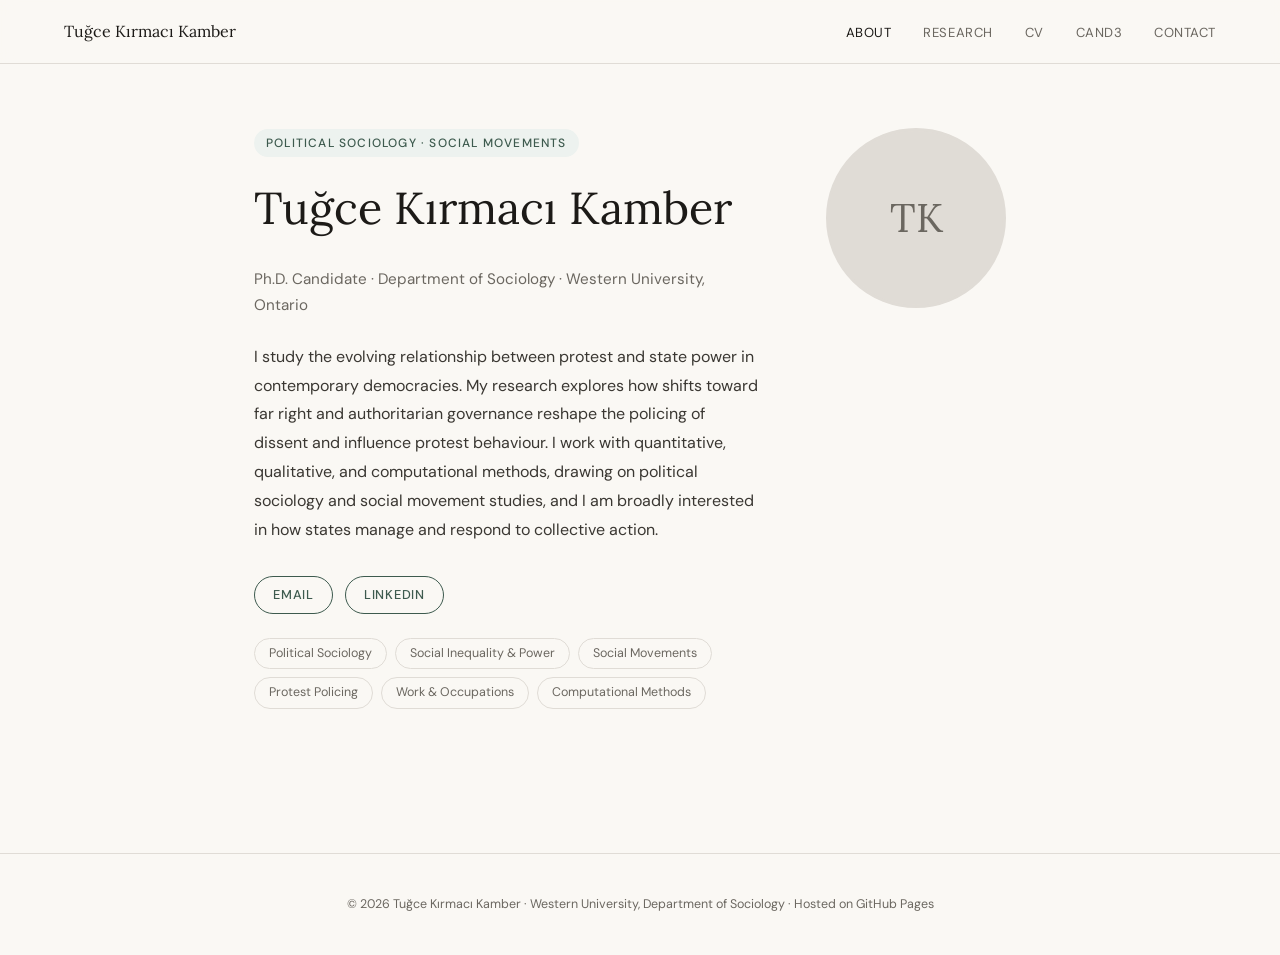
==== index.html @ 316e4b9b "Update index.html" ====
<!DOCTYPE html>
<html lang="en">
<head>
  <meta charset="UTF-8" />
  <meta name="viewport" content="width=device-width, initial-scale=1.0" />
  <title>Tuğce Kırmacı Kamber</title>
  <link rel="preconnect" href="https://fonts.googleapis.com" />
  <link rel="preconnect" href="https://fonts.gstatic.com" crossorigin />
  <link href="https://fonts.googleapis.com/css2?family=Lora:ital,wght@0,400;0,500;1,400&family=DM+Sans:wght@300;400;500&display=swap" rel="stylesheet" />
  <link rel="stylesheet" href="style.css" />
  <style>
    .about-grid {
      display: grid;
      grid-template-columns: 1fr 200px;
      gap: 4rem;
      align-items: start;
    }
    .hero-title { font-size: 0.95rem; color: var(--muted); margin-bottom: 1.5rem; }
    .hero-bio { font-size: 1rem; line-height: 1.8; color: #3a3732; margin-bottom: 2rem; }
    .hero-links { display: flex; flex-wrap: wrap; gap: 0.75rem; margin-bottom: 1.5rem; }
    .interests { display: flex; flex-wrap: wrap; gap: 0.5rem; }
    .hero-photo {
      width: 180px; height: 180px;
      border-radius: 50%;
      background: var(--border);
      overflow: hidden;
      border: 3px solid var(--border);
      display: flex; align-items: center; justify-content: center;
    }
    .hero-photo img { width: 100%; height: 100%; object-fit: cover; }
    .hero-photo-placeholder { font-family: 'Lora', serif; font-size: 2.5rem; color: var(--muted); }
    @media (max-width: 680px) {
      .about-grid { grid-template-columns: 1fr; }
      .hero-photo { width: 120px; height: 120px; order: -1; }
    }
  </style>
</head>
<body>

  <nav>
    <a class="nav-name" href="index.html">Tuğce Kırmacı Kamber</a>
    <ul class="nav-links">
      <li><a href="index.html" class="active">About</a></li>
      <li><a href="research.html">Research</a></li>
      <li><a href="cv.html">CV</a></li>
      <li><a href="cand3.html">CAnD3</a></li>
      <li><a href="contact.html">Contact</a></li>
    </ul>
  </nav>

  <main class="page">
    <div class="about-grid">
      <div>
        <span class="hero-tag">Political Sociology · Social Movements</span>
        <h1 class="page-title">Tuğce Kırmacı Kamber</h1>
        <p class="hero-title">Ph.D. Candidate · Department of Sociology · Western University, Ontario</p>
        <p class="hero-bio">
          I study the evolving relationship between protest and state power in contemporary democracies. My research explores how shifts toward far right and authoritarian governance reshape the policing of dissent and influence protest behaviour. I work with quantitative, qualitative, and computational methods, drawing on political sociology and social movement studies, and I am broadly interested in how states manage and respond to collective action.
        </p>
        <div class="hero-links">
          <a class="btn" href="mailto:tkirmaci@uwo.ca">Email</a>
          <a class="btn" href="https://www.linkedin.com/in/tugcekirmacikamber" target="_blank">LinkedIn</a>
        </div>
        <div class="interests">
          <span class="interest-tag">Political Sociology</span>
          <span class="interest-tag">Social Inequality &amp; Power</span>
          <span class="interest-tag">Social Movements</span>
          <span class="interest-tag">Protest Policing</span>
          <span class="interest-tag">Work &amp; Occupations</span>
          <span class="interest-tag">Computational Methods</span>
        </div>
      </div>
      <div>
        <div class="hero-photo">
          <!-- To add your photo:
               1. Upload your photo to an "images" folder in your GitHub repo
               2. Replace the span below with: <img src="images/profile.jpg" alt="Tuğce Kırmacı Kamber" /> -->
          <span class="hero-photo-placeholder">TK</img src="profile.jpg" alt="Tuğce Kırmacı Kamber">
        </div>
      </div>
    </div>
  </main>

  <footer>
    <p>© 2026 Tuğce Kırmacı Kamber · Western University, Department of Sociology · Hosted on GitHub Pages</p>
  </footer>

</body>
</html>
---- style.css ----
*, *::before, *::after { box-sizing: border-box; margin: 0; padding: 0; }

:root {
  --cream: #faf8f4;
  --ink: #1c1a17;
  --muted: #6b6760;
  --border: #e0dcd6;
  --accent: #3d5a4e;
  --accent-light: #edf2ef;
  --nav-h: 64px;
}

html { scroll-behavior: smooth; }

body {
  font-family: 'DM Sans', sans-serif;
  background: var(--cream);
  color: var(--ink);
  font-size: 16px;
  line-height: 1.7;
}

/* NAV */
nav {
  position: fixed; top: 0; left: 0; right: 0;
  height: var(--nav-h);
  background: rgba(250,248,244,0.92);
  backdrop-filter: blur(8px);
  border-bottom: 1px solid var(--border);
  display: flex; align-items: center; justify-content: space-between;
  padding: 0 5vw;
  z-index: 100;
}

.nav-name {
  font-family: 'Lora', serif;
  font-size: 1rem;
  font-weight: 400;
  text-decoration: none;
  color: var(--ink);
}

.nav-links {
  display: flex; gap: 2rem; list-style: none;
}

.nav-links a {
  font-size: 0.82rem;
  font-weight: 400;
  color: var(--muted);
  text-decoration: none;
  letter-spacing: 0.04em;
  text-transform: uppercase;
  transition: color 0.2s;
}

.nav-links a:hover, .nav-links a.active { color: var(--ink); }

/* PAGE WRAPPER */
.page {
  padding-top: calc(var(--nav-h) + 64px);
  padding-bottom: 80px;
  max-width: 900px;
  margin: 0 auto;
  padding-left: 5vw;
  padding-right: 5vw;
}

/* SECTION LABELS & HEADINGS */
.section-label {
  font-size: 0.7rem;
  font-weight: 500;
  letter-spacing: 0.12em;
  text-transform: uppercase;
  color: var(--accent);
  margin-bottom: 0.5rem;
}

h1.page-title {
  font-family: 'Lora', serif;
  font-size: clamp(2rem, 5vw, 2.8rem);
  font-weight: 400;
  line-height: 1.2;
  margin-bottom: 2rem;
}

h2 {
  font-family: 'Lora', serif;
  font-size: 1.8rem;
  font-weight: 400;
  margin-bottom: 2rem;
}

/* TAGS */
.hero-tag {
  font-size: 0.75rem;
  font-weight: 500;
  letter-spacing: 0.1em;
  text-transform: uppercase;
  color: var(--accent);
  background: var(--accent-light);
  display: inline-block;
  padding: 4px 12px;
  border-radius: 100px;
  margin-bottom: 1.5rem;
}

.interest-tag {
  font-size: 0.78rem;
  color: var(--muted);
  border: 1px solid var(--border);
  padding: 4px 14px;
  border-radius: 100px;
}

/* BUTTONS */
.btn {
  display: inline-flex; align-items: center; gap: 0.5rem;
  font-size: 0.8rem;
  font-weight: 500;
  letter-spacing: 0.06em;
  text-transform: uppercase;
  text-decoration: none;
  color: var(--accent);
  border: 1px solid var(--accent);
  padding: 7px 18px;
  border-radius: 100px;
  transition: background 0.2s, color 0.2s;
}

.btn:hover { background: var(--accent); color: #fff; }

/* CARDS */
.card {
  background: #fff;
  border: 1px solid var(--border);
  border-radius: 8px;
  padding: 1.5rem;
  transition: border-color 0.2s, transform 0.2s;
}

.card:hover { border-color: var(--accent); transform: translateY(-2px); }

.card-tag {
  font-size: 0.7rem;
  font-weight: 500;
  letter-spacing: 0.08em;
  text-transform: uppercase;
  color: var(--accent);
  margin-bottom: 0.75rem;
}

.card h3 {
  font-family: 'Lora', serif;
  font-size: 1.05rem;
  font-weight: 400;
  margin-bottom: 0.5rem;
  line-height: 1.4;
}

.card p { font-size: 0.88rem; color: var(--muted); line-height: 1.6; }

.card-link {
  display: inline-block;
  margin-top: 1rem;
  font-size: 0.78rem;
  font-weight: 500;
  text-transform: uppercase;
  letter-spacing: 0.06em;
  color: var(--accent);
  text-decoration: none;
}

.card-link:hover { text-decoration: underline; }

/* IMAGES — use .card-image on any <img> inside a card */
.card-image {
  display: block;        /* removes inline gap below image */
  width: 100%;           /* fills the card width exactly */
  height: auto;          /* preserves original proportions */
  border-radius: 6px;    /* slightly rounded corners */
  border: 1px solid var(--border);
  margin: 1rem 0 1.25rem;
}

/* FOOTER */
footer {
  text-align: center;
  padding: 2.5rem 5vw;
  border-top: 1px solid var(--border);
  font-size: 0.78rem;
  color: var(--muted);
  margin-top: 4rem;
}

/* RESPONSIVE */
@media (max-width: 680px) {
  .nav-links { gap: 1rem; }
  .nav-links a { font-size: 0.72rem; }
}
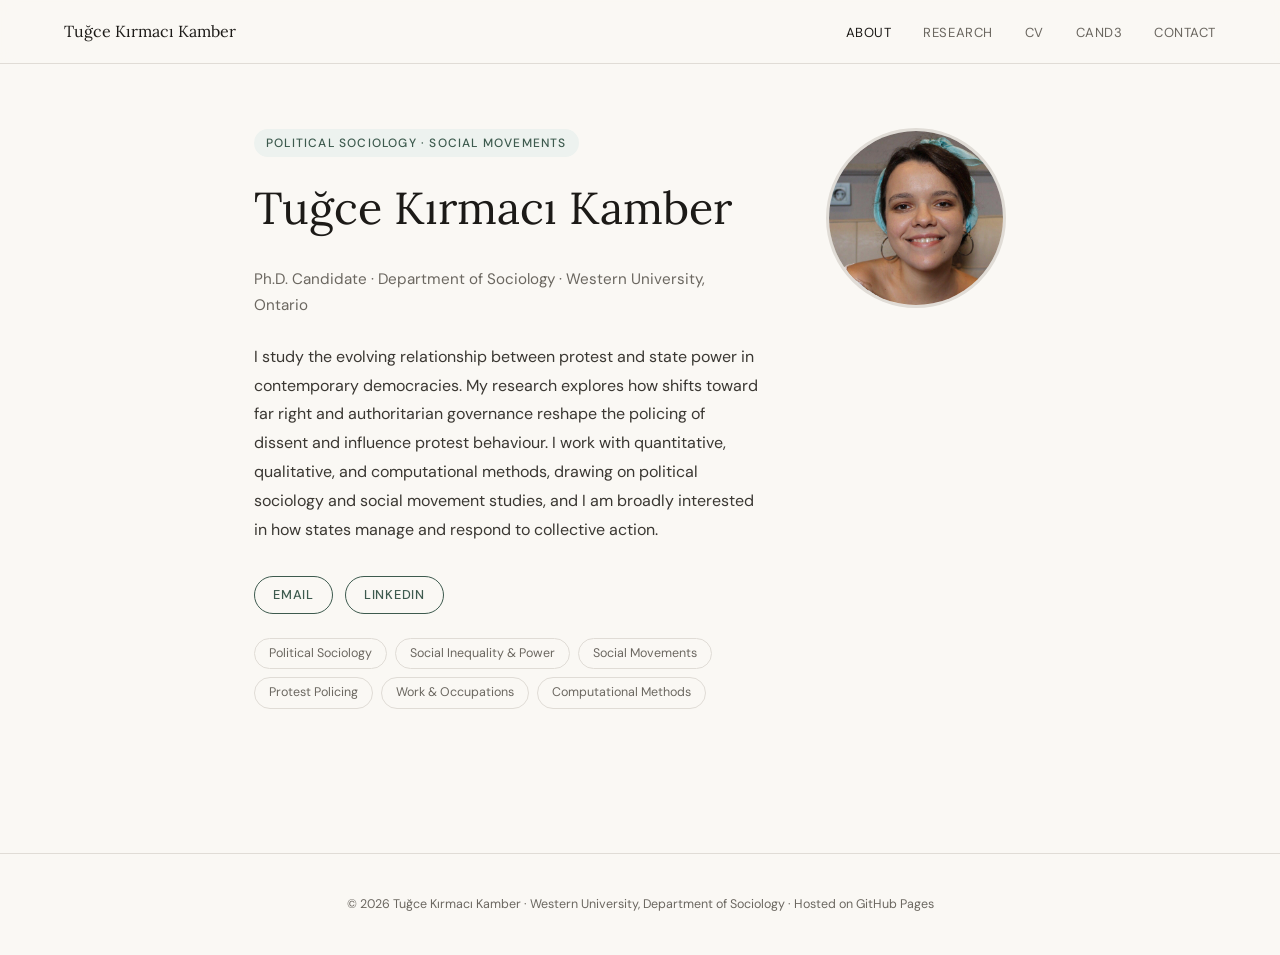
==== commit e1fb17c1: "Update index.html" ====
--- a/index.html
+++ b/index.html
@@ -75,7 +75,7 @@
           <!-- To add your photo:
                1. Upload your photo to an "images" folder in your GitHub repo
                2. Replace the span below with: <img src="images/profile.jpg" alt="Tuğce Kırmacı Kamber" /> -->
-          <span class="hero-photo-placeholder">TK</img src="profile.jpg" alt="Tuğce Kırmacı Kamber">
+          <img src="profile.jpg" alt="Tuğce Kırmacı Kamber" />
         </div>
       </div>
     </div>
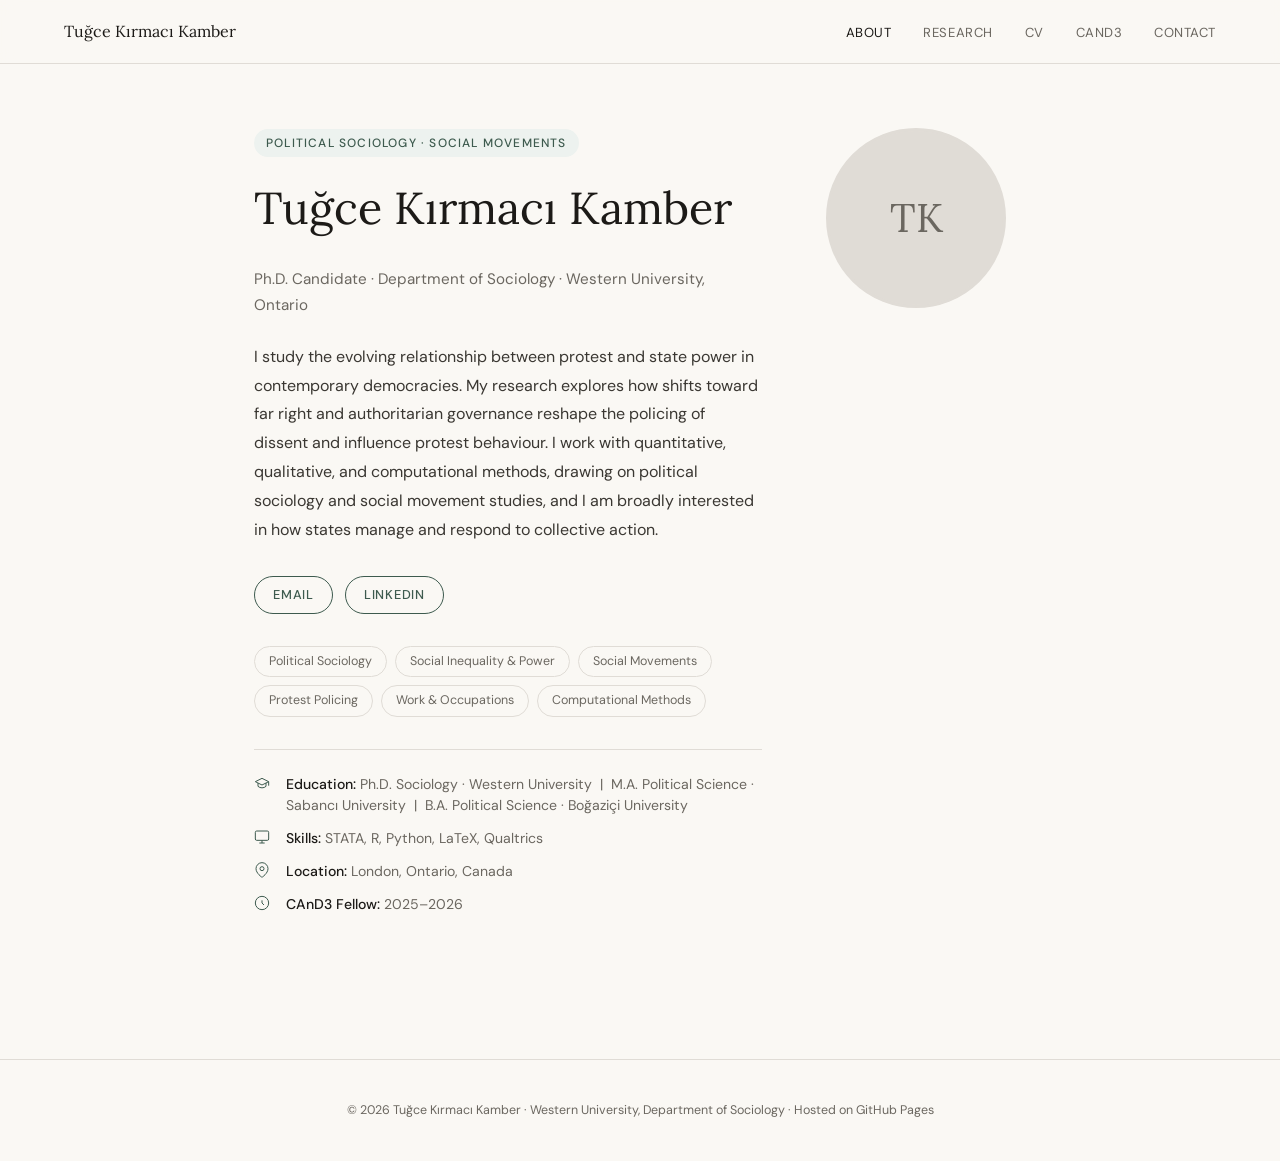
==== commit 190fe54d: "Update index.html" ====
--- a/index.html
+++ b/index.html
@@ -17,8 +17,36 @@
     }
     .hero-title { font-size: 0.95rem; color: var(--muted); margin-bottom: 1.5rem; }
     .hero-bio { font-size: 1rem; line-height: 1.8; color: #3a3732; margin-bottom: 2rem; }
-    .hero-links { display: flex; flex-wrap: wrap; gap: 0.75rem; margin-bottom: 1.5rem; }
-    .interests { display: flex; flex-wrap: wrap; gap: 0.5rem; }
+    .hero-links { display: flex; flex-wrap: wrap; gap: 0.75rem; margin-bottom: 2rem; }
+    .interests { display: flex; flex-wrap: wrap; gap: 0.5rem; margin-bottom: 2rem; }
+
+    /* QUICK FACTS */
+    .quick-facts {
+      border-top: 1px solid var(--border);
+      padding-top: 1.5rem;
+      display: flex;
+      flex-direction: column;
+      gap: 0.75rem;
+    }
+    .fact-item {
+      display: flex;
+      align-items: flex-start;
+      gap: 0.75rem;
+      font-size: 0.88rem;
+      color: var(--muted);
+      line-height: 1.5;
+    }
+    .fact-icon {
+      width: 20px;
+      height: 20px;
+      flex-shrink: 0;
+      margin-top: 1px;
+      color: var(--accent);
+    }
+    .fact-icon svg { width: 16px; height: 16px; stroke: var(--accent); fill: none; stroke-width: 1.5; }
+    .fact-item strong { color: var(--ink); font-weight: 500; }
+
+    /* PHOTO */
     .hero-photo {
       width: 180px; height: 180px;
       border-radius: 50%;
@@ -29,6 +57,7 @@
     }
     .hero-photo img { width: 100%; height: 100%; object-fit: cover; }
     .hero-photo-placeholder { font-family: 'Lora', serif; font-size: 2.5rem; color: var(--muted); }
+
     @media (max-width: 680px) {
       .about-grid { grid-template-columns: 1fr; }
       .hero-photo { width: 120px; height: 120px; order: -1; }
@@ -69,13 +98,42 @@
           <span class="interest-tag">Work &amp; Occupations</span>
           <span class="interest-tag">Computational Methods</span>
         </div>
+
+        <!-- QUICK FACTS -->
+        <div class="quick-facts">
+          <div class="fact-item">
+            <span class="fact-icon">
+              <svg viewBox="0 0 24 24"><path d="M22 10v6M2 10l10-5 10 5-10 5z"/><path d="M6 12v5c3 3 9 3 12 0v-5"/></svg>
+            </span>
+            <span><strong>Education:</strong> Ph.D. Sociology · Western University &nbsp;|&nbsp; M.A. Political Science · Sabancı University &nbsp;|&nbsp; B.A. Political Science · Boğaziçi University</span>
+          </div>
+          <div class="fact-item">
+            <span class="fact-icon">
+              <svg viewBox="0 0 24 24"><rect x="2" y="3" width="20" height="14" rx="2"/><path d="M8 21h8M12 17v4"/></svg>
+            </span>
+            <span><strong>Skills:</strong> STATA, R, Python, LaTeX, Qualtrics</span>
+          </div>
+          <div class="fact-item">
+            <span class="fact-icon">
+              <svg viewBox="0 0 24 24"><path d="M21 10c0 7-9 13-9 13s-9-6-9-13a9 9 0 0118 0z"/><circle cx="12" cy="10" r="3"/></svg>
+            </span>
+            <span><strong>Location:</strong> London, Ontario, Canada</span>
+          </div>
+          <div class="fact-item">
+            <span class="fact-icon">
+              <svg viewBox="0 0 24 24"><circle cx="12" cy="12" r="10"/><path d="M12 8v4l3 3"/></svg>
+            </span>
+            <span><strong>CAnD3 Fellow:</strong> 2025–2026</span>
+          </div>
+        </div>
+
       </div>
       <div>
         <div class="hero-photo">
           <!-- To add your photo:
-               1. Upload your photo to an "images" folder in your GitHub repo
-               2. Replace the span below with: <img src="images/profile.jpg" alt="Tuğce Kırmacı Kamber" /> -->
-          <img src="profile.jpg" alt="Tuğce Kırmacı Kamber" />
+               1. Upload profile.jpg to your GitHub repo
+               2. Replace the span below with: <img src="profile.jpg" alt="Tuğce Kırmacı Kamber" /> -->
+          <span class="hero-photo-placeholder">TK</span>
         </div>
       </div>
     </div>
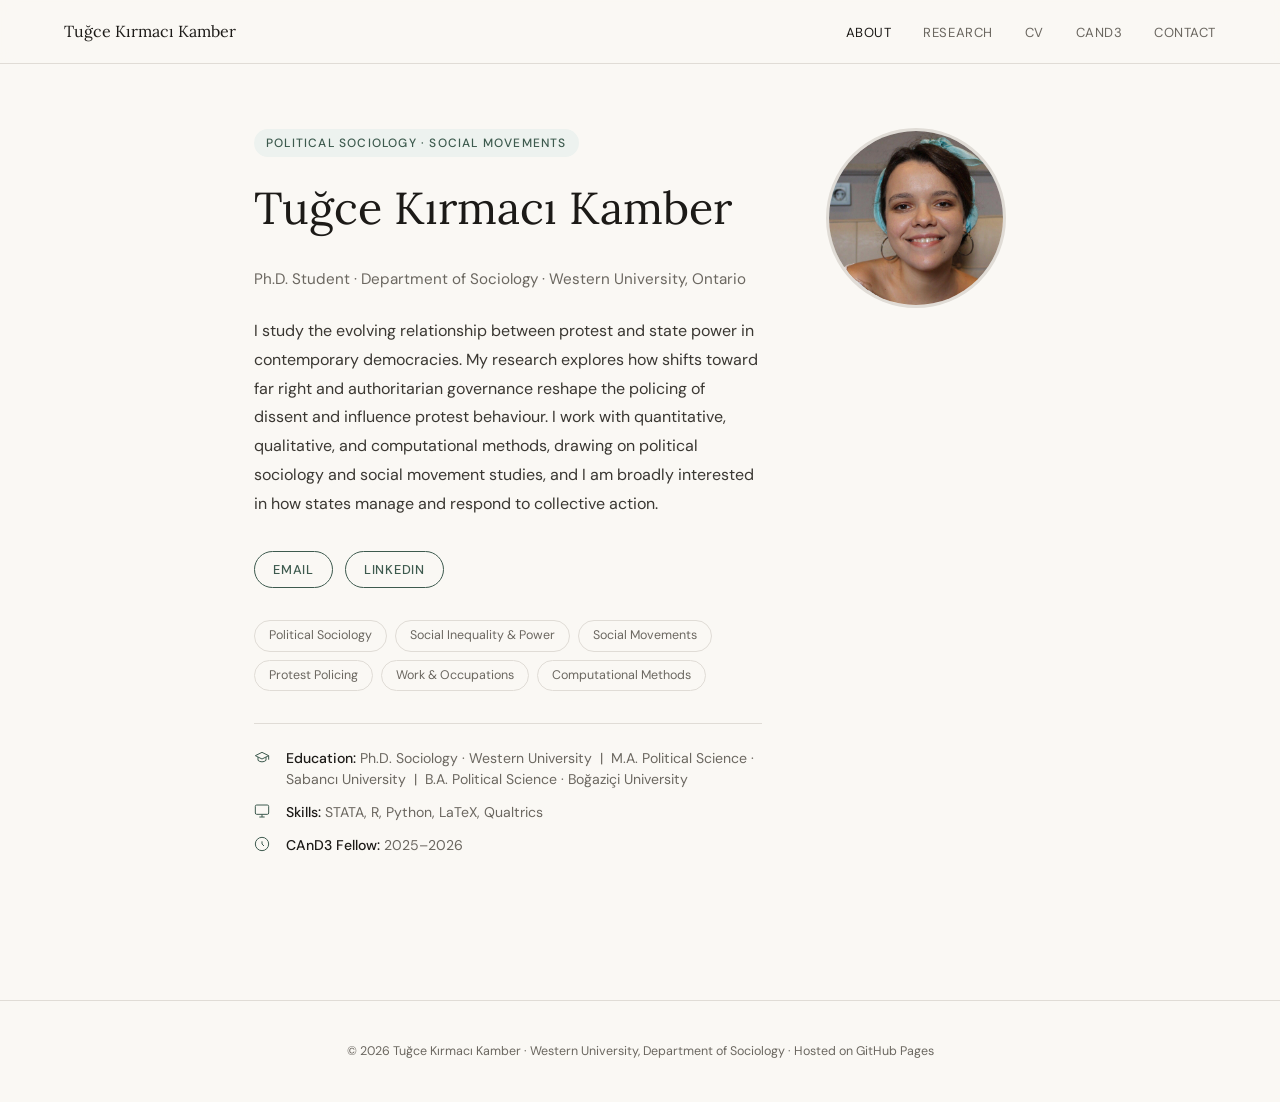
==== commit 4795968b: "Update index.html" ====
--- a/index.html
+++ b/index.html
@@ -82,7 +82,7 @@
       <div>
         <span class="hero-tag">Political Sociology · Social Movements</span>
         <h1 class="page-title">Tuğce Kırmacı Kamber</h1>
-        <p class="hero-title">Ph.D. Candidate · Department of Sociology · Western University, Ontario</p>
+        <p class="hero-title">Ph.D. Student · Department of Sociology · Western University, Ontario</p>
         <p class="hero-bio">
           I study the evolving relationship between protest and state power in contemporary democracies. My research explores how shifts toward far right and authoritarian governance reshape the policing of dissent and influence protest behaviour. I work with quantitative, qualitative, and computational methods, drawing on political sociology and social movement studies, and I am broadly interested in how states manage and respond to collective action.
         </p>
@@ -115,12 +115,6 @@
           </div>
           <div class="fact-item">
             <span class="fact-icon">
-              <svg viewBox="0 0 24 24"><path d="M21 10c0 7-9 13-9 13s-9-6-9-13a9 9 0 0118 0z"/><circle cx="12" cy="10" r="3"/></svg>
-            </span>
-            <span><strong>Location:</strong> London, Ontario, Canada</span>
-          </div>
-          <div class="fact-item">
-            <span class="fact-icon">
               <svg viewBox="0 0 24 24"><circle cx="12" cy="12" r="10"/><path d="M12 8v4l3 3"/></svg>
             </span>
             <span><strong>CAnD3 Fellow:</strong> 2025–2026</span>
@@ -133,7 +127,7 @@
           <!-- To add your photo:
                1. Upload profile.jpg to your GitHub repo
                2. Replace the span below with: <img src="profile.jpg" alt="Tuğce Kırmacı Kamber" /> -->
-          <span class="hero-photo-placeholder">TK</span>
+<img src="profile.jpg" alt="Tuğce Kırmacı Kamber" />
         </div>
       </div>
     </div>
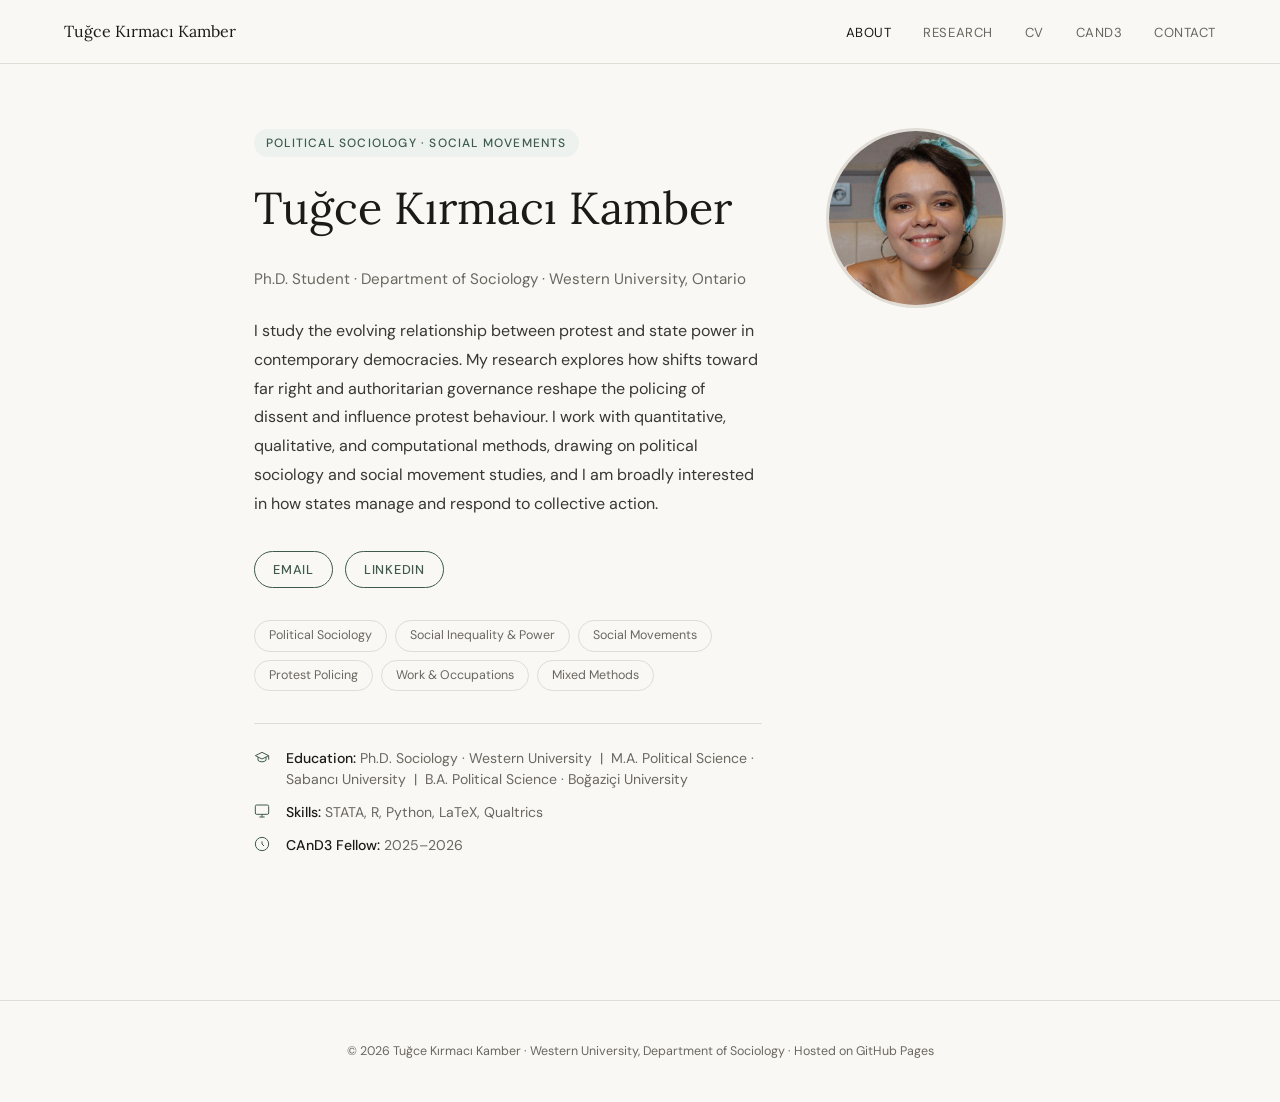
==== commit 6473f890: "Update index.html" ====
--- a/index.html
+++ b/index.html
@@ -96,7 +96,7 @@
           <span class="interest-tag">Social Movements</span>
           <span class="interest-tag">Protest Policing</span>
           <span class="interest-tag">Work &amp; Occupations</span>
-          <span class="interest-tag">Computational Methods</span>
+          <span class="interest-tag">Mixed Methods</span>
         </div>
 
         <!-- QUICK FACTS -->
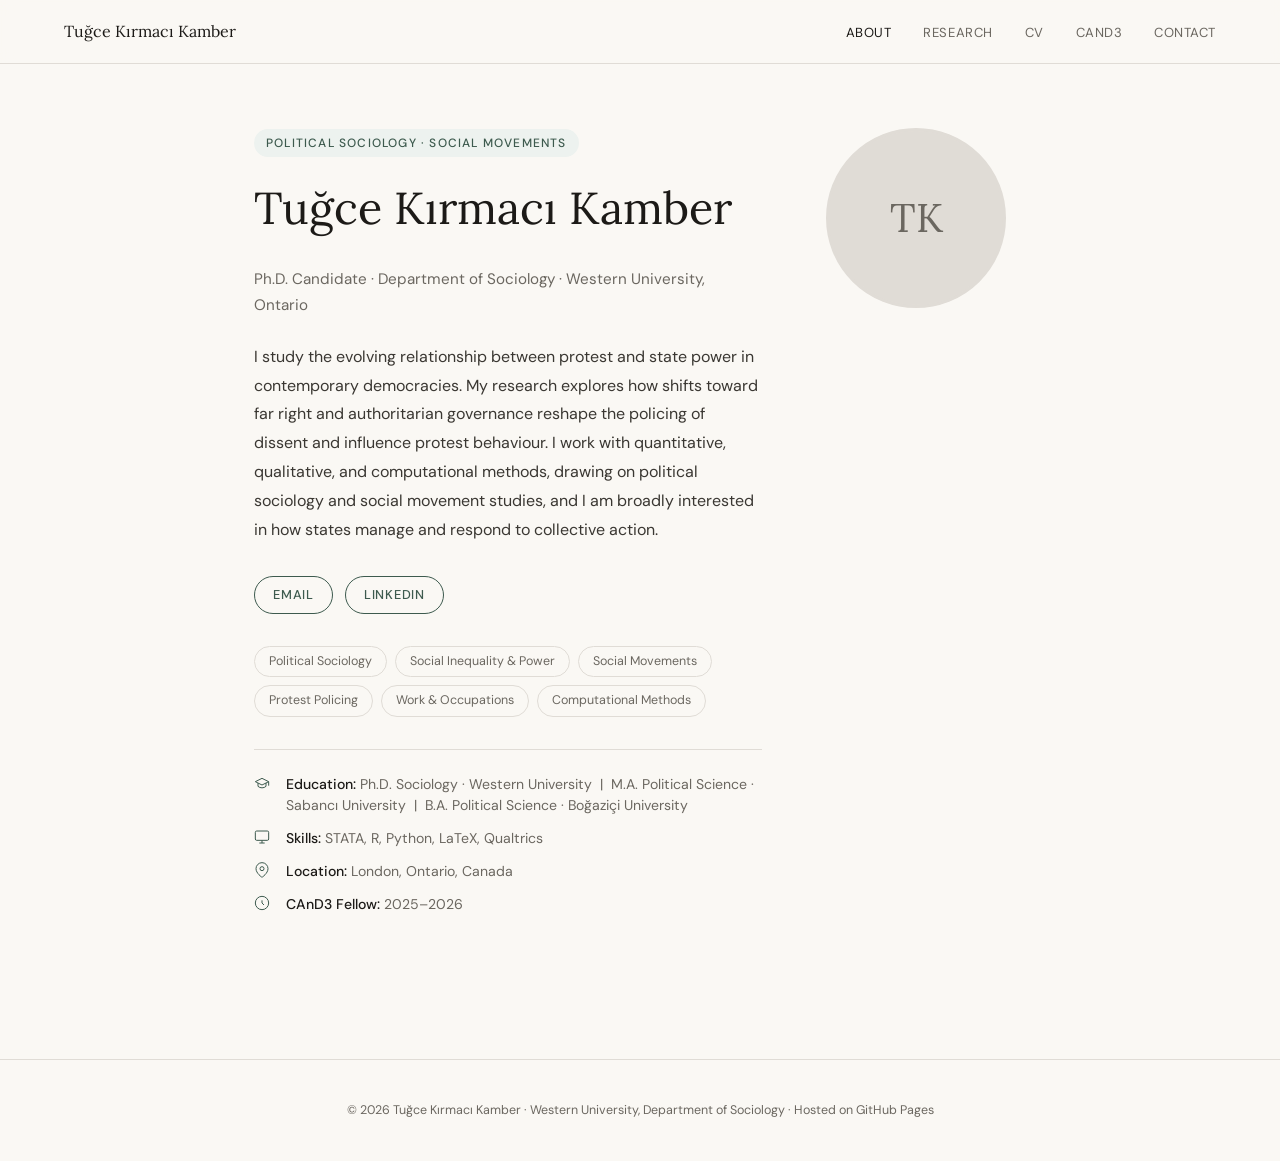
==== commit 3864fb0c: "Add files via upload" ====
--- a/index.html
+++ b/index.html
@@ -82,13 +82,13 @@
       <div>
         <span class="hero-tag">Political Sociology · Social Movements</span>
         <h1 class="page-title">Tuğce Kırmacı Kamber</h1>
-        <p class="hero-title">Ph.D. Student · Department of Sociology · Western University, Ontario</p>
+        <p class="hero-title">Ph.D. Candidate · Department of Sociology · Western University, Ontario</p>
         <p class="hero-bio">
           I study the evolving relationship between protest and state power in contemporary democracies. My research explores how shifts toward far right and authoritarian governance reshape the policing of dissent and influence protest behaviour. I work with quantitative, qualitative, and computational methods, drawing on political sociology and social movement studies, and I am broadly interested in how states manage and respond to collective action.
         </p>
         <div class="hero-links">
           <a class="btn" href="mailto:tkirmaci@uwo.ca">Email</a>
-          <a class="btn" href="https://www.linkedin.com/in/tugcekirmacikamber" target="_blank">LinkedIn</a>
+          <a class="btn" href="https://www.linkedin.com/in/tu%C4%9F%C3%A7e-k%C4%B1rmac%C4%B1-kamber-12a032148/" target="_blank">LinkedIn</a>
         </div>
         <div class="interests">
           <span class="interest-tag">Political Sociology</span>
@@ -96,7 +96,7 @@
           <span class="interest-tag">Social Movements</span>
           <span class="interest-tag">Protest Policing</span>
           <span class="interest-tag">Work &amp; Occupations</span>
-          <span class="interest-tag">Mixed Methods</span>
+          <span class="interest-tag">Computational Methods</span>
         </div>
 
         <!-- QUICK FACTS -->
@@ -115,6 +115,12 @@
           </div>
           <div class="fact-item">
             <span class="fact-icon">
+              <svg viewBox="0 0 24 24"><path d="M21 10c0 7-9 13-9 13s-9-6-9-13a9 9 0 0118 0z"/><circle cx="12" cy="10" r="3"/></svg>
+            </span>
+            <span><strong>Location:</strong> London, Ontario, Canada</span>
+          </div>
+          <div class="fact-item">
+            <span class="fact-icon">
               <svg viewBox="0 0 24 24"><circle cx="12" cy="12" r="10"/><path d="M12 8v4l3 3"/></svg>
             </span>
             <span><strong>CAnD3 Fellow:</strong> 2025–2026</span>
@@ -127,7 +133,7 @@
           <!-- To add your photo:
                1. Upload profile.jpg to your GitHub repo
                2. Replace the span below with: <img src="profile.jpg" alt="Tuğce Kırmacı Kamber" /> -->
-<img src="profile.jpg" alt="Tuğce Kırmacı Kamber" />
+          <span class="hero-photo-placeholder">TK</span>
         </div>
       </div>
     </div>
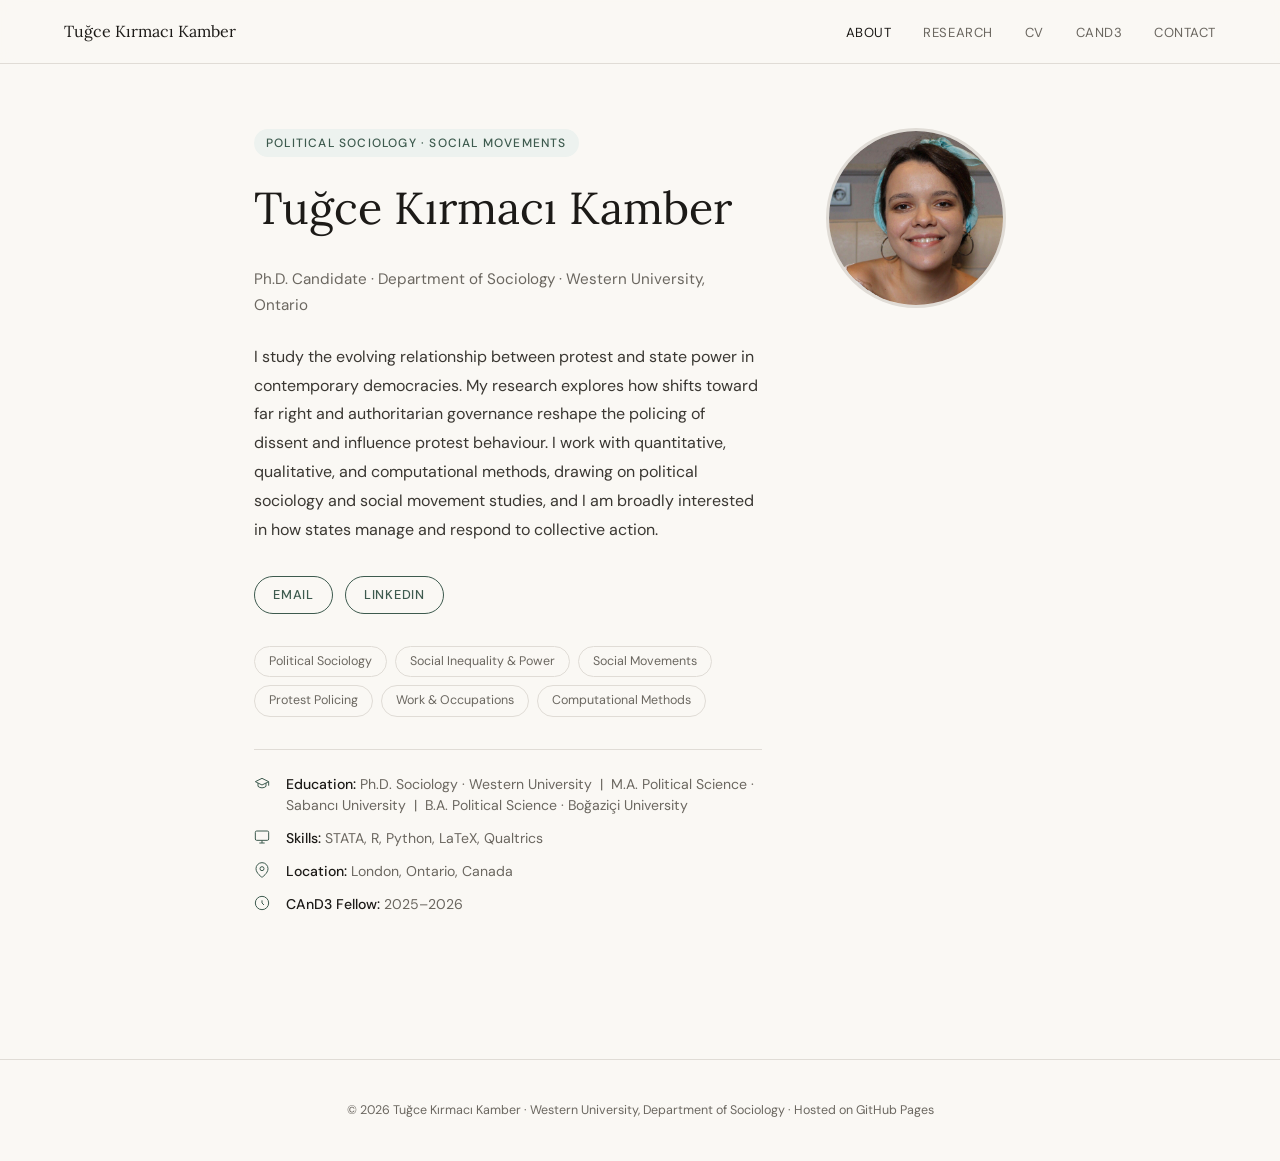
==== commit c7089d8d: "Update index.html" ====
--- a/index.html
+++ b/index.html
@@ -130,10 +130,7 @@
       </div>
       <div>
         <div class="hero-photo">
-          <!-- To add your photo:
-               1. Upload profile.jpg to your GitHub repo
-               2. Replace the span below with: <img src="profile.jpg" alt="Tuğce Kırmacı Kamber" /> -->
-          <span class="hero-photo-placeholder">TK</span>
+                    <img src="profile.jpg" alt="Tuğce Kırmacı Kamber" />
         </div>
       </div>
     </div>
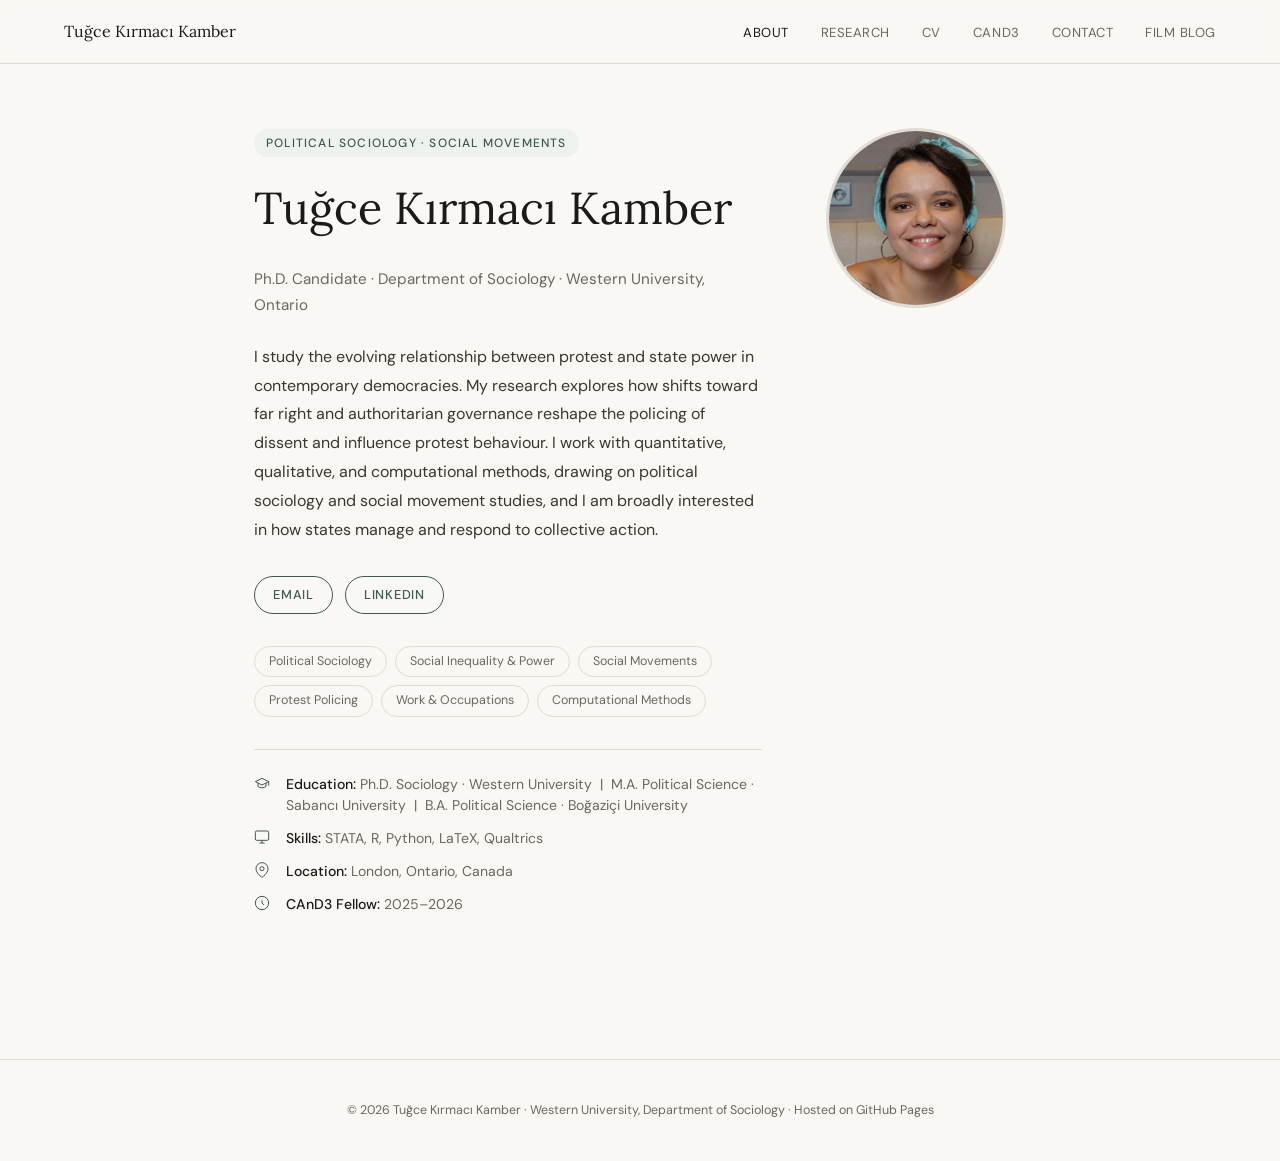
==== commit 27a0f4c7: "Add files via upload" ====
--- a/index.html
+++ b/index.html
@@ -74,6 +74,7 @@
       <li><a href="cv.html">CV</a></li>
       <li><a href="cand3.html">CAnD3</a></li>
       <li><a href="contact.html">Contact</a></li>
+      <li><a href="https://substack.com/@cinemasemicolon" target="_blank">Film Blog</a></li>
     </ul>
   </nav>
 
@@ -130,7 +131,7 @@
       </div>
       <div>
         <div class="hero-photo">
-                    <img src="profile.jpg" alt="Tuğce Kırmacı Kamber" />
+          <img src="profile.jpg" alt="Tuğce Kırmacı Kamber" />
         </div>
       </div>
     </div>
